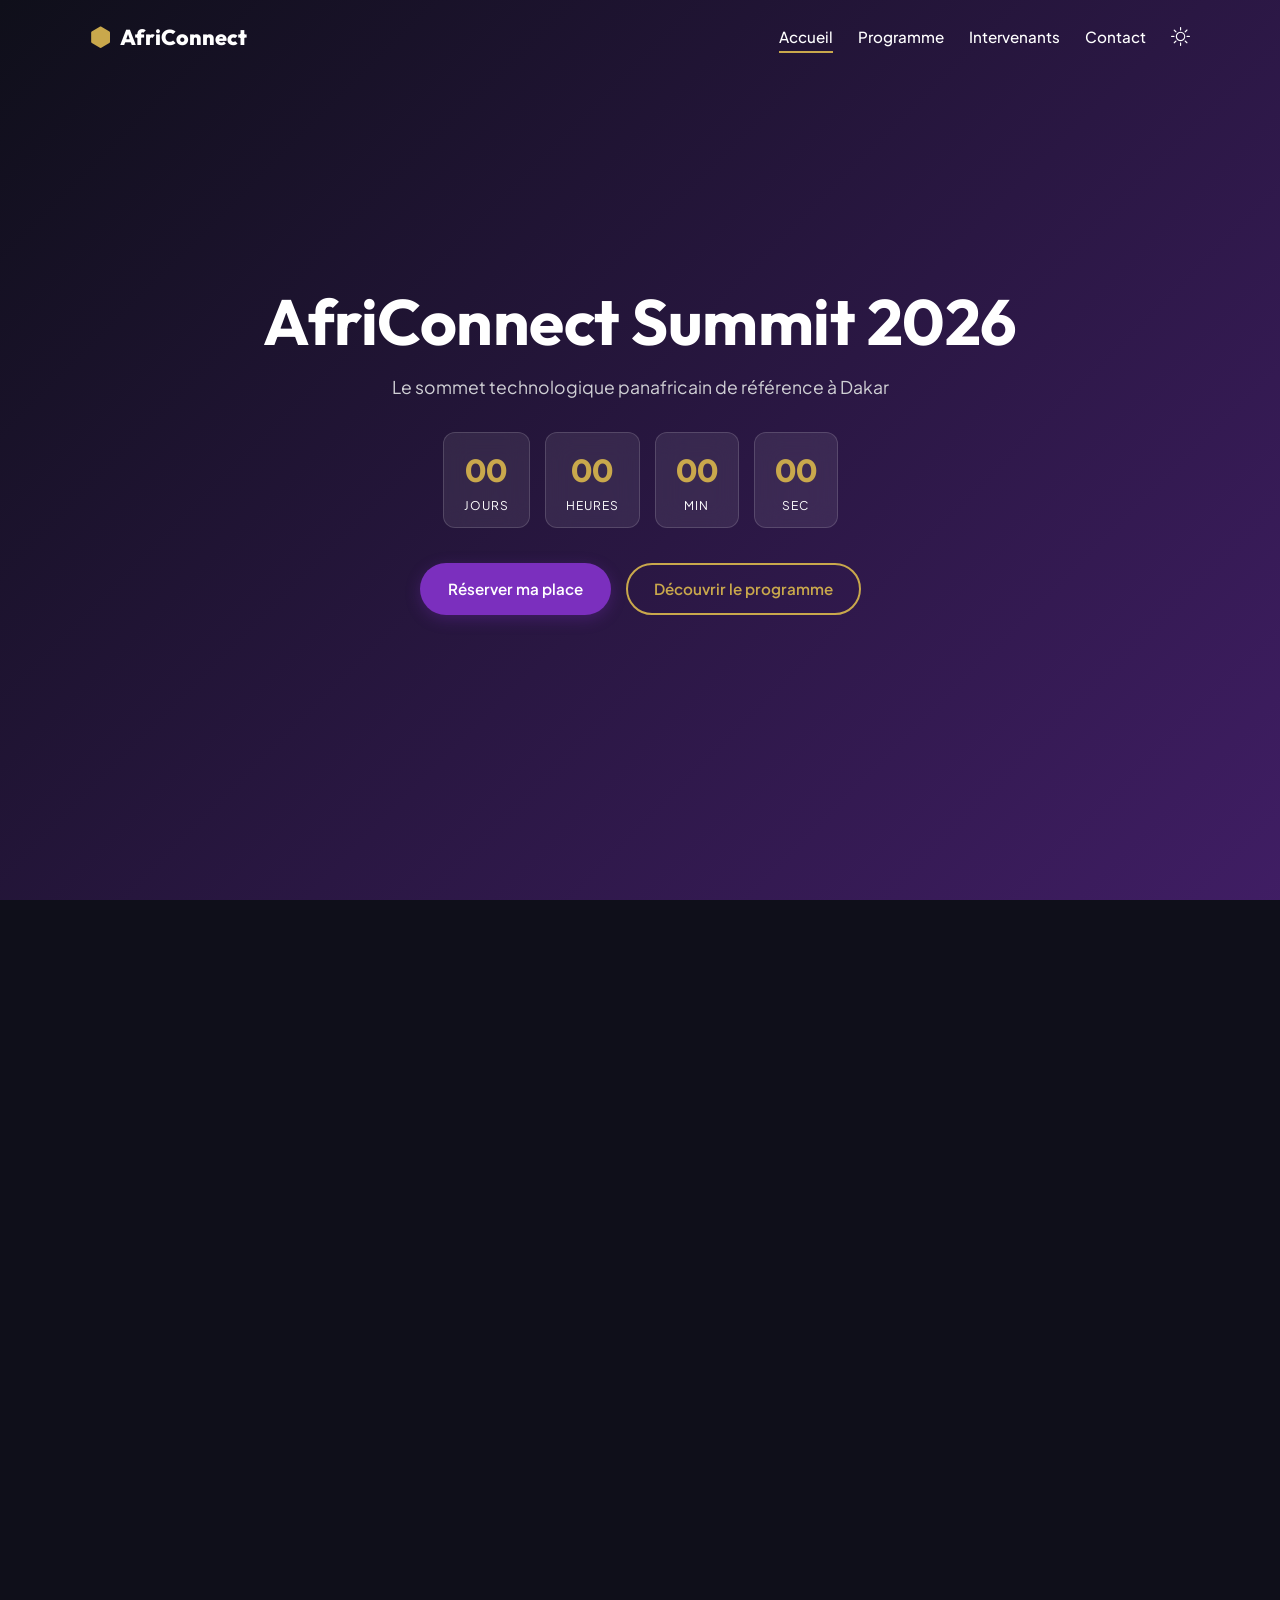
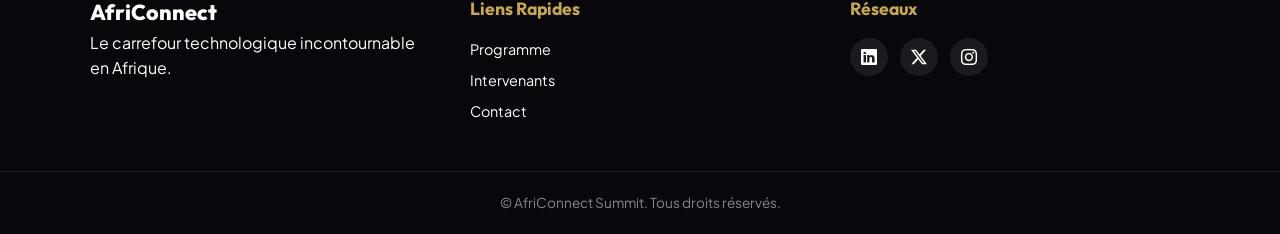
==== index.html @ 9580fc10 "integration de la page d'accueil" ====
<!DOCTYPE html>
<html lang="fr" data-theme="dark">
<head>
    <meta charset="UTF-8">
    <meta name="viewport" content="width=device-width, initial-scale=1.0">
    <title>AfriConnect Summit 2026 | Accueil</title>
    <link href="https://fonts.googleapis.com/css2?family=Outfit:wght@500;700;800&family=Plus+Jakarta+Sans:wght@400;500;600&display=swap" rel="stylesheet">
    <link rel="stylesheet" href="https://cdn.jsdelivr.net/npm/bootstrap-icons@1.11.1/font/bootstrap-icons.css">
    <link rel="stylesheet" href="css/style.css">
</head>
<body>

    <header class="header-main" id="main-header">
        <div class="nav-inner">
            <a href="index.html" class="brand-logo"><span class="brand-icon"><i class="bi bi-hexagon-fill"></i></span> AfriConnect</a>
            <button class="btn-burger" aria-label="Menu" id="burger-toggle"><i class="bi bi-list"></i></button>
            <nav class="menu-liens" id="nav-menu">
                <a href="index.html" class="active-link">Accueil</a>
                <a href="programme.html">Programme</a>
                <a href="intervenants.html">Intervenants</a>
                <a href="contact.html">Contact</a>
                <button id="theme-toggler" class="btn-theme" aria-label="Thème"><i class="bi bi-brightness-high"></i></button>
            </nav>
        </div>
    </header>

    <main>
        <section class="banniere-accueil">
            <div class="filtre-video"></div>
            <video autoplay loop muted playsinline class="video-fond">
                <source src="https://assets.mixkit.co/videos/preview/mixkit-global-network-connection-animation-background-31804-large.mp4" type="video/mp4">
            </video>
            <div class="contenu-banniere">
                <h1 class="titre-principal">AfriConnect Summit 2026</h1>
                <p class="sous-titre">Le sommet technologique panafricain de référence à Dakar</p>
                <div class="compte-rebours" id="timer-box">
                    <div class="bloc-temps"><span id="days-count">00</span><p>Jours</p></div>
                    <div class="bloc-temps"><span id="hours-count">00</span><p>Heures</p></div>
                    <div class="bloc-temps"><span id="mins-count">00</span><p>Min</p></div>
                    <div class="bloc-temps"><span id="secs-count">00</span><p>Sec</p></div>
                </div>
                <div class="actions-banniere">
                    <a href="contact.html" class="btn-custom btn-purple">Réserver ma place</a>
                    <a href="programme.html" class="btn-custom btn-gold">Découvrir le programme</a>
                </div>
            </div>
        </section>

        <section class="section-stats anim-scroll">
            <div class="wrapper-site">
                <div class="grille-statistiques">
                    <div class="carte-stat"><i class="bi bi-people icone-stat"></i><h3 class="chiffre-stat" data-limit="1200">0</h3><p>Participants</p></div>
                    <div class="carte-stat"><i class="bi bi-mic icone-stat"></i><h3 class="chiffre-stat" data-limit="48">0</h3><p>Intervenants</p></div>
                    <div class="carte-stat"><i class="bi bi-calendar3 icone-stat"></i><h3 class="chiffre-stat" data-limit="3">0</h3><p>Jours</p></div>
                    <div class="carte-stat"><i class="bi bi-globe-americas icone-stat"></i><h3 class="chiffre-stat" data-limit="12">0</h3><p>Pays représentés</p></div>
                </div>
            </div>
        </section>

        <section class="section-pourquoi anim-scroll">
            <div class="wrapper-site">
                <h2 class="titre-section">Pourquoi participer ?</h2>
                <div class="flex-raisons">
                    <article class="carte-raison"><i class="bi bi-lightning-charge icone-raison"></i><h3>Innovation Tech</h3><p>Accédez aux conférences de pointe sur l'intelligence artificielle, le cloud et la cybersécurité.</p></article>
                    <article class="carte-raison"><i class="bi bi-diagram-3 icone-raison"></i><h3>Networking VIP</h3><p>Échangez directement avec des entrepreneurs visionnaires et des investisseurs internationaux.</p></article>
                    <article class="carte-raison"><i class="bi bi-rocket-takeoff icone-raison"></i><h3>Carrière & Talents</h3><p>Exposez vos compétences aux entreprises technologiques à la recherche de profils d'élite.</p></article>
                </div>
            </div>
        </section>

        <section class="section-intervenants anim-scroll">
            <div class="wrapper-site">
                <div class="entete-flex">
                    <h2 class="titre-section">Intervenants Vedettes</h2>
                    <a href="intervenants.html" class="btn-custom btn-simple-line">Voir tout <i class="bi bi-arrow-right"></i></a>
                </div>
                <div class="grille-intervenants">
                    <article class="carte-intervenant"><div class="cadre-photo-intervenant"><img src="https://images.unsplash.com/photo-1531384441138-2736e62e0919?auto=format&fit=crop&w=500&q=80" alt="Mouhamed CSK" class="photo-intervenant"></div><div class="info-intervenant"><h3>Mouhamed CSK</h3><p class="role-intervenant">Lead Data Scientist</p><p class="pays-intervenant"><i class="bi bi-geo-alt"></i> Sénégal</p></div></article>
                    <article class="carte-intervenant"><div class="cadre-photo-intervenant"><img src="https://images.unsplash.com/photo-1506277886164-e25aa3f4ef7f?auto=format&fit=crop&w=500&q=80" alt="Pape Thiaw" class="photo-intervenant"></div><div class="info-intervenant"><h3>Pape Thiaw</h3><p class="role-intervenant">Architecte Cloud</p><p class="pays-intervenant"><i class="bi bi-geo-alt"></i> Ghana</p></div></article>
                    <article class="carte-intervenant"><div class="cadre-photo-intervenant"><img src="https://images.unsplash.com/photo-1573497019940-1c28c88b4f3e?auto=format&fit=crop&w=500&q=80" alt="Khady Diip" class="photo-intervenant"></div><div class="info-intervenant"><h3>Khady Diop</h3><p class="role-intervenant">Experte Cybersécurité</p><p class="pays-intervenant"><i class="bi bi-geo-alt"></i> Nigéria</p></div></article>
                    <article class="carte-intervenant"><div class="cadre-photo-intervenant"><img src="https://images.unsplash.com/photo-1519085360753-af0119f7cbe7?auto=format&fit=crop&w=500&q=80" alt="Amadou Bah" class="photo-intervenant"></div><div class="info-intervenant"><h3>Carlo Ancelloti</h3><p class="role-intervenant">Fondateur TechHub</p><p class="pays-intervenant"><i class="bi bi-geo-alt"></i> Côte d'Ivoire</p></div></article>
                </div>
            </div>
        </section>

        <section class="section-partenaires anim-scroll">
            <div class="wrapper-site">
                <h2 class="titre-section">Nos Partenaires</h2>
                <div class="groupe-sponsors or-tier"><div class="boite-sponsor">Gold Sponsor</div></div>
                <div class="groupe-sponsors argent-tier"><div class="boite-sponsor">Silver Partner 1</div><div class="boite-sponsor">Silver Partner 2</div></div>
                <div class="groupe-sponsors bronze-tier"><div class="boite-sponsor">Bronze 1</div><div class="boite-sponsor">Bronze 2</div><div class="boite-sponsor">Bronze 3</div></div>
            </div>
        </section>
    </main>

    <footer class="footer-global">
        <div class="wrapper-site footer-flex">
            <div class="colonne-footer"><a href="index.html" class="brand-logo">AfriConnect</a><p>Le carrefour technologique incontournable en Afrique.</p></div>
            <div class="colonne-footer"><h4>Liens Rapides</h4><ul><li><a href="programme.html">Programme</a></li><li><a href="intervenants.html">Intervenants</a></li><li><a href="contact.html">Contact</a></li></ul></div>
            <div class="colonne-footer"><h4>Réseaux</h4><div class="reseaux-sociaux"><a href="#" aria-label="LinkedIn"><i class="bi bi-linkedin"></i></a><a href="#" aria-label="Twitter"><i class="bi bi-twitter-x"></i></a><a href="#" aria-label="Instagram"><i class="bi bi-instagram"></i></a></div></div>
        </div>
        <div class="footer-bas"><p>&copy; <span id="annee-en-cours"></span> AfriConnect Summit. Tous droits réservés.</p></div>
    </footer>

    <button id="scroll-top-btn" class="btn-retour-haut" aria-label="Haut"><i class="bi bi-arrow-up"></i></button>
    <script src="js/main.js"></script>
</body>
</html>
---- css/style.css ----
:root {
    --fond-principal: #0F0F1A;
    --fond-surface: #17172E;
    --texte-clair: #FFFFFF;
    --texte-grise: #A0A0B0;
    --principal-color: #7B2FBE;
    --second-color: #C9A84C;
    --bordure-fin: rgba(255, 255, 255, 0.1);
    --ombre-douce: 0 4px 20px rgba(0, 0, 0, 0.3);
    --police-titre: 'Outfit', sans-serif;
    --police-texte: 'Plus Jakarta Sans', sans-serif;
    --arrondi-md: 12px;
    --arrondi-lg: 20px;
}

[data-theme="light"] {
    --fond-principal: #F4F5F7;
    --fond-surface: #FFFFFF;
    --texte-clair: #121212;
    --texte-grise: #555555;
    --principal-color: #e7e5e9;
    --second-color: #A68026;
    --bordure-fin: rgba(0, 0, 0, 0.1);
    --ombre-douce: 0 4px 20px rgba(0, 0, 0, 0.05);
}

* {
    margin: 0;
    padding: 0;
    box-sizing: border-box;
}

body {
    font-family: var(--police-texte);
    background-color: var(--fond-principal);
    color: var(--texte-clair);
    line-height: 1.6;
    overflow-x: hidden;
    transition: background-color 0.3s ease, color 0.3s ease;
}

h1, h2, h3, h4 {
    font-family: var(--police-titre);
    font-weight: 700;
}

a {
    text-decoration: none;
    color: inherit;
    transition: color 0.3s ease;
}

.wrapper-site {
    width: 100%;
    max-width: 1140px;
    margin: 0 auto;
    padding: 0 20px;
}

img {
    max-width: 100%;
    height: auto;
    display: block;
}

.header-main {
    position: fixed;
    top: 0;
    width: 100%;
    z-index: 1000;
    padding: 20px 0;
    transition: all 0.3s ease;
}

.header-main.fixed-scrolled {
    background-color: var(--fond-surface);
    padding: 12px 0;
    box-shadow: var(--ombre-douce);
    border-bottom: 1px solid var(--bordure-fin);
}

.nav-inner {
    max-width: 1140px;
    margin: 0 auto;
    padding: 0 20px;
    display: flex;
    justify-content: space-between;
    align-items: center;
}

.brand-logo {
    font-family: var(--police-titre);
    font-size: 1.35rem;
    font-weight: 800;
    display: flex;
    align-items: center;
    gap: 8px;
}

.brand-icon {
    color: var(--second-color);
}

.menu-liens {
    display: flex;
    align-items: center;
    gap: 25px;
}

.menu-liens a {
    font-weight: 500;
    font-size: 0.95rem;
    position: relative;
}

.menu-liens a::after {
    content: '';
    position: absolute;
    bottom: -4px;
    left: 0;
    width: 0;
    height: 2px;
    background-color: var(--second-color);
    transition: width 0.3s ease;
}

.menu-liens a:hover::after, .menu-liens a.active-link::after {
    width: 100%;
}

.btn-theme, .btn-burger {
    background: none;
    border: none;
    color: var(--texte-clair);
    font-size: 1.2rem;
    cursor: pointer;
}

.btn-burger { display: none; }

.banniere-accueil {
    position: relative;
    height: 100vh;
    min-height: 650px;
    display: flex;
    align-items: center;
    justify-content: center;
    text-align: center;
    overflow: hidden;
}

.video-fond {
    position: absolute;
    top: 50%;
    left: 50%;
    min-width: 100%;
    min-height: 100%;
    transform: translate(-50%, -50%);
    z-index: 1;
    object-fit: cover;
}

.filtre-video {
    position: absolute;
    inset: 0;
    background: linear-gradient(135deg, rgba(15, 15, 26, 0.92) 0%, rgba(123, 47, 190, 0.45) 100%);
    z-index: 2;
}

.contenu-banniere {
    position: relative;
    z-index: 3;
    max-width: 800px;
    padding: 0 20px;
}

.titre-principal {
    font-size: clamp(2.5rem, 5vw, 4.5rem);
    line-height: 1.15;
    margin-bottom: 15px;
    color: #FFFFFF;
    letter-spacing: -0.5px;
}

.sous-titre {
    font-size: 1.1rem;
    margin-bottom: 30px;
    color: #D0D0D5;
}

.compte-rebours {
    display: flex;
    justify-content: center;
    gap: 15px;
    margin-bottom: 35px;
}

.bloc-temps {
    background: rgba(255, 255, 255, 0.08);
    backdrop-filter: blur(12px);
    border: 1px solid rgba(255, 255, 255, 0.15);
    padding: 12px 20px;
    border-radius: var(--arrondi-md);
    color: #FFFFFF;
    min-width: 80px;
}

.bloc-temps span {
    display: block;
    font-size: 2rem;
    font-weight: 700;
    font-family: var(--police-titre);
    color: var(--second-color);
}

.bloc-temps p {
    font-size: 0.75rem;
    text-transform: uppercase;
    letter-spacing: 1px;
}

.actions-banniere {
    display: flex;
    gap: 15px;
    justify-content: center;
}

.btn-custom {
    display: inline-flex;
    align-items: center;
    justify-content: center;
    gap: 10px;
    padding: 12px 26px;
    border-radius: 50px;
    font-weight: 600;
    font-size: 0.95rem;
    cursor: pointer;
    transition: all 0.3s ease;
    border: 2px solid transparent;
}

.btn-purple {
    background-color: var(--principal-color);
    color: #FFFFFF;
    box-shadow: 0 4px 15px rgba(123, 47, 190, 0.3);
}

.btn-purple:hover {
    transform: translateY(-2px);
    box-shadow: 0 6px 20px rgba(123, 47, 190, 0.5);
}

.btn-gold {
    background-color: transparent;
    color: var(--second-color);
    border-color: var(--second-color);
}

.btn-gold:hover {
    background-color: var(--second-color);
    color: #0F0F1A;
    transform: translateY(-2px);
}

.btn-simple-line {
    background-color: transparent;
    border-color: var(--bordure-fin);
    color: var(--texte-clair);
}

.btn-simple-line:hover {
    border-color: var(--principal-color);
    color: var(--principal-color);
}

.banniere-page {
    padding: 140px 0 60px;
    background: linear-gradient(180deg, var(--fond-surface) 0%, var(--fond-principal) 100%);
    text-align: center;
    border-bottom: 1px solid var(--bordure-fin);
}

.banniere-page h1 {
    font-size: 3rem;
    margin-bottom: 15px;
}

.fil-ariane {
    color: var(--texte-grise);
    font-size: 0.9rem;
}

.fil-ariane a {
    color: var(--second-color);
}

section {
    padding: 80px 0;
}

.titre-section {
    font-size: 2.2rem;
    margin-bottom: 40px;
    text-align: center;
}

.anim-scroll {
    opacity: 0;
    transform: translateY(25px);
    transition: all 0.7s ease-out;
}

.anim-scroll.visible {
    opacity: 1;
    transform: translateY(0);
}

.grille-statistiques {
    display: grid;
    grid-template-columns: repeat(4, 1fr);
    gap: 25px;
}

.carte-stat {
    background-color: var(--fond-surface);
    padding: 35px 20px;
    border-radius: var(--arrondi-lg);
    text-align: center;
    border: 1px solid var(--bordure-fin);
    box-shadow: var(--ombre-douce);
}

.icone-stat {
    font-size: 2.2rem;
    color: var(--principal-color);
    margin-bottom: 12px;
    display: inline-block;
}

.chiffre-stat {
    font-size: 2.6rem;
    color: var(--second-color);
    margin-bottom: 8px;
    font-family: var(--police-titre);
}

.flex-raisons {
    display: flex;
    gap: 25px;
}

.carte-raison {
    flex: 1;
    background-color: var(--fond-surface);
    padding: 35px 25px;
    border-radius: var(--arrondi-lg);
    border: 1px solid var(--bordure-fin);
}

.icone-raison {
    font-size: 1.8rem;
    color: var(--second-color);
    margin-bottom: 15px;
    display: inline-block;
    background: rgba(201, 168, 76, 0.1);
    padding: 12px;
    border-radius: 50%;
}

.carte-raison h3 {
    margin-bottom: 12px;
    font-size: 1.3rem;
}

.carte-raison p {
    color: var(--texte-grise);
    font-size: 0.95rem;
}

.entete-flex {
    display: flex;
    justify-content: space-between;
    align-items: center;
    margin-bottom: 40px;
}

.entete-flex .titre-section { margin-bottom: 0; }

.grille-intervenants {
    display: grid;
    grid-template-columns: repeat(4, 1fr);
    gap: 25px;
}

.carte-intervenant {
    background-color: var(--fond-surface);
    border-radius: var(--arrondi-lg);
    overflow: hidden;
    border: 1px solid var(--bordure-fin);
    transition: all 0.3s ease;
}

.carte-intervenant:hover {
    transform: translateY(-8px);
    box-shadow: var(--ombre-douce);
    border-color: var(--principal-color);
}

.cadre-photo-intervenant {
    width: 100%;
    aspect-ratio: 1 / 1;
    overflow: hidden;
}

.photo-intervenant {
    width: 100%;
    height: 100%;
    object-fit: cover;
    transition: transform 0.5s ease;
}

.carte-intervenant:hover .photo-intervenant {
    transform: scale(1.05);
}

.info-intervenant {
    padding: 20px;
}

.info-intervenant h3 {
    font-size: 1.15rem;
}

.role-intervenant {
    color: var(--principal-color);
    font-weight: 500;
    font-size: 0.9rem;
    margin: 4px 0 10px;
}

.pays-intervenant {
    color: var(--texte-grise);
    font-size: 0.85rem;
}

.section-partenaires { background-color: var(--fond-surface); }

.groupe-sponsors {
    display: flex;
    justify-content: center;
    gap: 25px;
    margin-bottom: 30px;
    flex-wrap: wrap;
}

.boite-sponsor {
    background-color: var(--fond-principal);
    border: 1px solid var(--bordure-fin);
    border-radius: var(--arrondi-md);
    display: flex;
    align-items: center;
    justify-content: center;
    color: var(--texte-grise);
    font-weight: 700;
    font-family: var(--police-titre);
    transition: all 0.3s ease;
}

.or-tier .boite-sponsor { width: 260px; height: 120px; font-size: 1.3rem; }
.argent-tier .boite-sponsor { width: 220px; height: 100px; font-size: 1.1rem; }
.bronze-tier .boite-sponsor { width: 180px; height: 85px; font-size: 0.95rem; }

.navigation-onglets {
    display: flex;
    justify-content: center;
    gap: 15px;
    margin-bottom: 40px;
}

.btn-onglet {
    background-color: var(--fond-surface);
    border: 1px solid var(--bordure-fin);
    color: var(--texte-clair);
    padding: 12px 30px;
    border-radius: 50px;
    font-family: var(--police-titre);
    font-weight: 600;
    cursor: pointer;
    transition: all 0.3s ease;
}

.btn-onglet.active-tab, .btn-onglet:hover {
    background-color: var(--principal-color);
    color: #FFFFFF;
    border-color: var(--principal-color);
}

.contenu-onglet {
    display: none;
}

.contenu-onglet.active-tab {
    display: block;
}

.wrapper-tableau {
    background-color: var(--fond-surface);
    border-radius: var(--arrondi-lg);
    border: 1px solid var(--bordure-fin);
    overflow: hidden;
    margin-bottom: 60px;
    box-shadow: var(--ombre-douce);
}

.tableau-planning {
    width: 100%;
    border-collapse: collapse;
    text-align: left;
}

.tableau-planning th, .tableau-planning td {
    padding: 18px 24px;
    border-bottom: 1px solid var(--bordure-fin);
}

.tableau-planning th {
    background-color: rgba(123, 47, 190, 0.1);
    font-family: var(--police-titre);
    font-size: 1rem;
}

.tableau-planning tr:last-child td {
    border-bottom: none;
}

.tableau-planning tr:nth-child(even) {
    background-color: rgba(255, 255, 255, 0.02);
}

.grille-themes {
    display: grid;
    grid-template-columns: repeat(2, 1fr);
    gap: 25px;
}

.carte-theme {
    background-color: var(--fond-surface);
    padding: 30px;
    border-radius: var(--arrondi-lg);
    border: 1px solid var(--bordure-fin);
    display: flex;
    gap: 20px;
    align-items: flex-start;
}

.icone-theme {
    font-size: 2.2rem;
    color: var(--second-color);
    background: rgba(201, 168, 76, 0.1);
    padding: 15px;
    border-radius: var(--arrondi-md);
}

.groupe-filtres {
    display: flex;
    justify-content: center;
    gap: 12px;
    margin-bottom: 40px;
    flex-wrap: wrap;
}

.btn-filtre {
    background-color: var(--fond-surface);
    border: 1px solid var(--bordure-fin);
    color: var(--texte-clair);
    padding: 10px 20px;
    border-radius: 50px;
    font-size: 0.9rem;
    cursor: pointer;
    transition: all 0.3s ease;
}

.btn-filtre.active-filter, .btn-filtre:hover {
    background-color: var(--second-color);
    color: #0F0F1A;
    border-color: var(--second-color);
    font-weight: 600;
}

.layout-contact {
    display: flex;
    gap: 40px;
    align-items: flex-start;
}

.boite-formulaire {
    flex: 1.3;
    background-color: var(--fond-surface);
    padding: 40px;
    border-radius: var(--arrondi-lg);
    border: 1px solid var(--bordure-fin);
    box-shadow: var(--ombre-douce);
}

.boite-infos-contact {
    flex: 0.9;
    background-color: var(--fond-surface);
    padding: 40px;
    border-radius: var(--arrondi-lg);
    border: 1px solid var(--bordure-fin);
}

.champ-groupe {
    margin-bottom: 20px;
}

.champ-groupe label {
    display: block;
    margin-bottom: 8px;
    font-weight: 500;
    font-size: 0.9rem;
}

.input-saisi {
    width: 100%;
    padding: 12px 16px;
    background-color: var(--fond-principal);
    border: 1px solid var(--bordure-fin);
    border-radius: var(--arrondi-md);
    color: var(--texte-clair);
    font-family: var(--police-texte);
    font-size: 0.95rem;
    outline: none;
    transition: border-color 0.3s ease;
}

.input-saisi:focus {
    border-color: var(--principal-color);
}

.input-saisi.is-err {
    border-color: #E74C3C;
}

.input-saisi.is-ok {
    border-color: #2ECC71;
}

.msg-erreur {
    color: #E74C3C;
    font-size: 0.8rem;
    margin-top: 5px;
    display: none;
}

.alerte-succes {
    background-color: rgba(46, 204, 113, 0.15);
    border: 1px solid #2ECC71;
    color: #2ECC71;
    padding: 15px;
    border-radius: var(--arrondi-md);
    margin-bottom: 20px;
    display: none;
    text-align: center;
    font-weight: 600;
}

.section-faq { margin-top: 60px; }

.conteneur-accordeon {
    display: flex;
    flex-direction: column;
    gap: 15px;
}

.item-accordeon {
    background-color: var(--fond-surface);
    border: 1px solid var(--bordure-fin);
    border-radius: var(--arrondi-md);
    overflow: hidden;
}

.input-cache-accordeon {
    display: none;
}

.entete-accordeon {
    padding: 20px;
    font-family: var(--police-titre);
    font-weight: 600;
    cursor: pointer;
    display: flex;
    justify-content: space-between;
    align-items: center;
}

.corps-accordeon {
    max-height: 0;
    overflow: hidden;
    padding: 0 20px;
    color: var(--texte-grise);
    transition: all 0.3s ease;
    font-size: 0.95rem;
}

.input-cache-accordeon:checked ~ .corps-accordeon {
    max-height: 150px;
    padding: 0 20px 20px 20px;
}

.bloc-carte-map {
    margin-top: 60px;
    border-radius: var(--arrondi-lg);
    overflow: hidden;
    border: 1px solid var(--bordure-fin);
    height: 350px;
}

.bloc-carte-map iframe {
    width: 100%;
    height: 100%;
    border: none;
}

.footer-global {
    background-color: #08080C;
    color: #FFFFFF;
    padding: 70px 0 20px;
    border-top: 1px solid var(--bordure-fin);
}

.footer-flex {
    display: flex;
    justify-content: space-between;
    gap: 40px;
    margin-bottom: 40px;
}

.colonne-footer { flex: 1; }
.colonne-footer h4 { color: var(--second-color); margin-bottom: 15px; font-size: 1.1rem; }
.colonne-footer ul { list-style: none; }
.colonne-footer ul li { margin-bottom: 8px; font-size: 0.9rem; }
.colonne-footer ul a:hover { color: var(--principal-color); }

.reseaux-sociaux { display: flex; gap: 12px; }
.reseaux-sociaux a {
    width: 38px;
    height: 38px;
    background-color: rgba(255, 255, 255, 0.08);
    border-radius: 50%;
    display: flex;
    align-items: center;
    justify-content: center;
    transition: all 0.3s ease;
}
.reseaux-sociaux a:hover { background-color: var(--principal-color); transform: translateY(-2px); }

.footer-bas {
    text-align: center;
    padding-top: 20px;
    border-top: 1px solid rgba(255, 255, 255, 0.08);
    color: #888895;
    font-size: 0.85rem;
}

.btn-retour-haut {
    position: fixed;
    bottom: 25px;
    right: 25px;
    width: 45px;
    height: 45px;
    background-color: var(--principal-color);
    color: white;
    border: none;
    border-radius: 50%;
    font-size: 1.2rem;
    cursor: pointer;
    opacity: 0;
    visibility: hidden;
    transition: all 0.3s ease;
    z-index: 999;
    box-shadow: var(--ombre-douce);
}

.btn-retour-haut.show-top { opacity: 1; visibility: visible; }
.btn-retour-haut:hover { background-color: var(--second-color); transform: translateY(-3px); }

@media (max-width: 1100px) {
    .grille-statistiques, .grille-intervenants { grid-template-columns: repeat(2, 1fr); }
}

@media (max-width: 768px) {
    .btn-burger { display: block; }
    .menu-liens {
        position: fixed;
        top: 65px;
        left: -100%;
        width: 100%;
        height: calc(100vh - 65px);
        background-color: var(--fond-surface);
        flex-direction: column;
        justify-content: center;
        transition: left 0.3s ease;
    }
    .menu-liens.show-menu { left: 0; }
    .grille-statistiques, .grille-intervenants, .flex-raisons, .grille-themes, .layout-contact, .footer-flex {
        grid-template-columns: 1fr;
        flex-direction: column;
    }
    .compte-rebours { flex-wrap: wrap; }
}
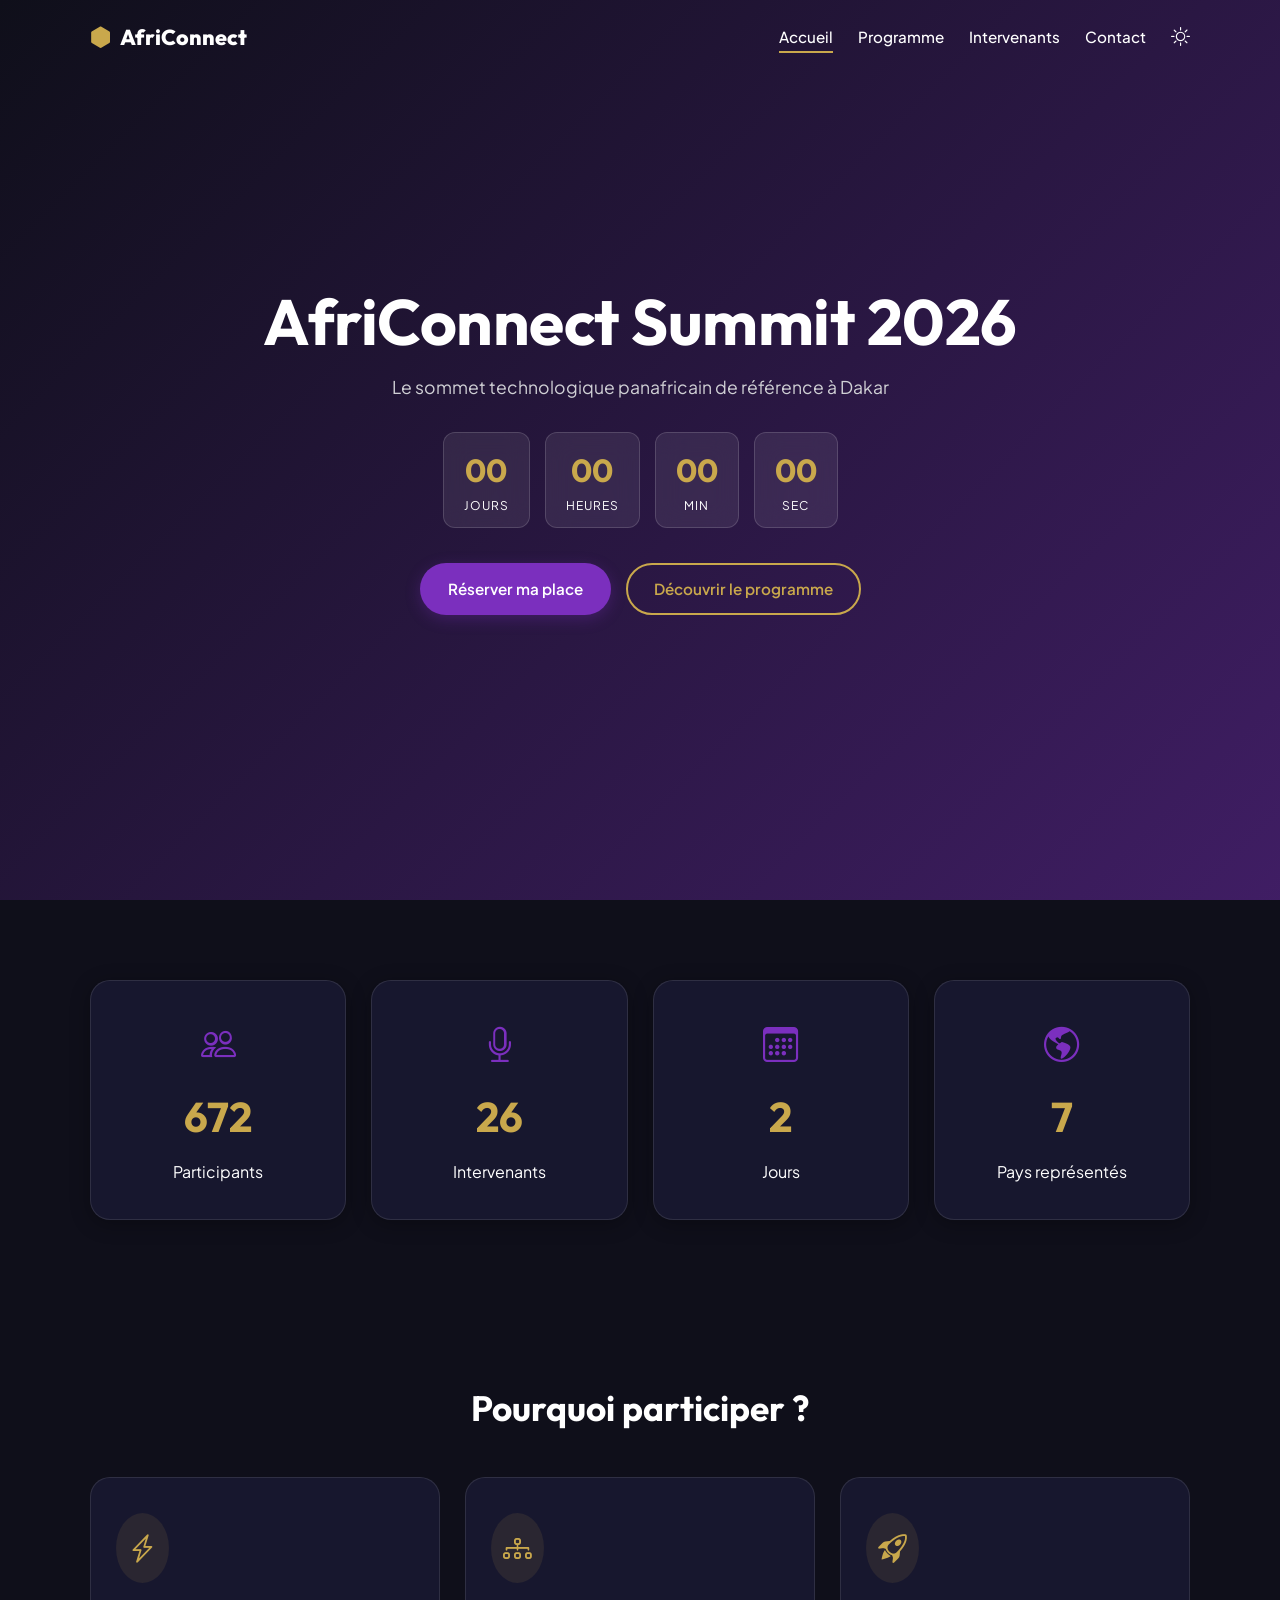
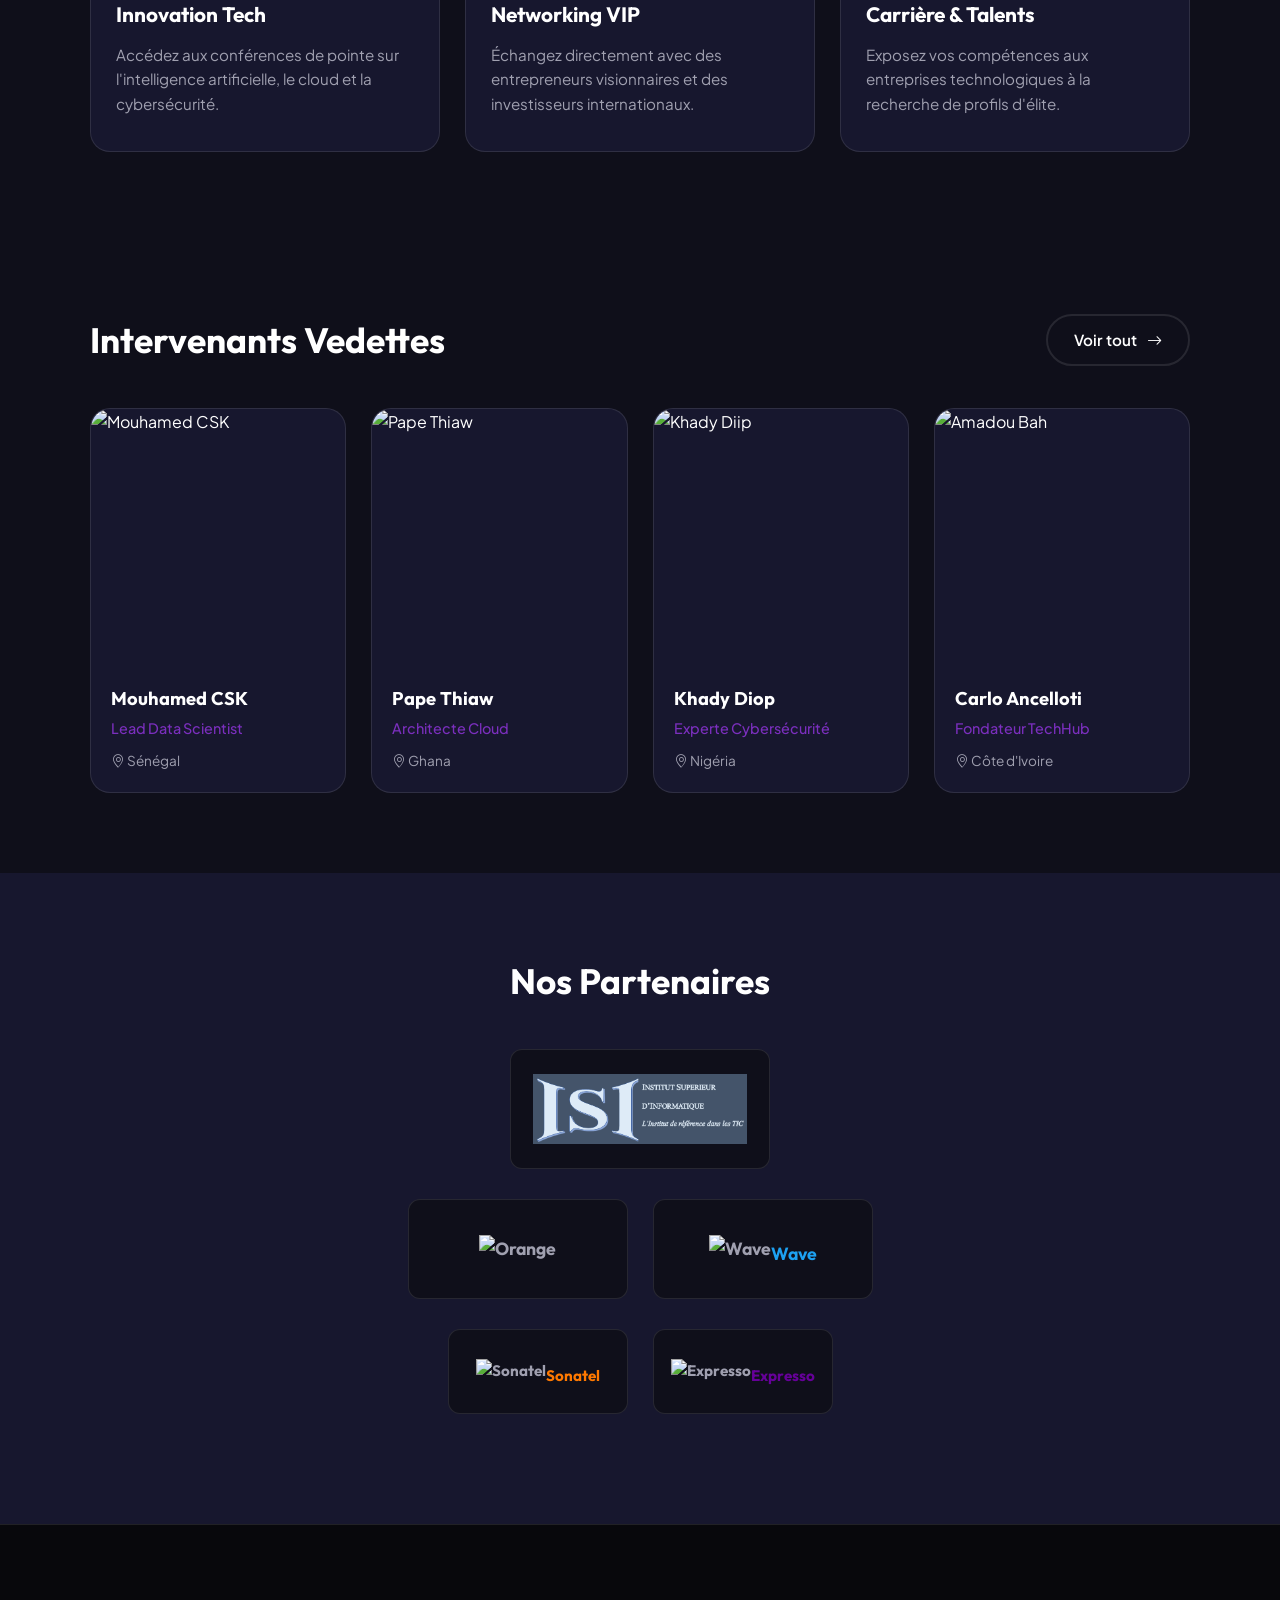
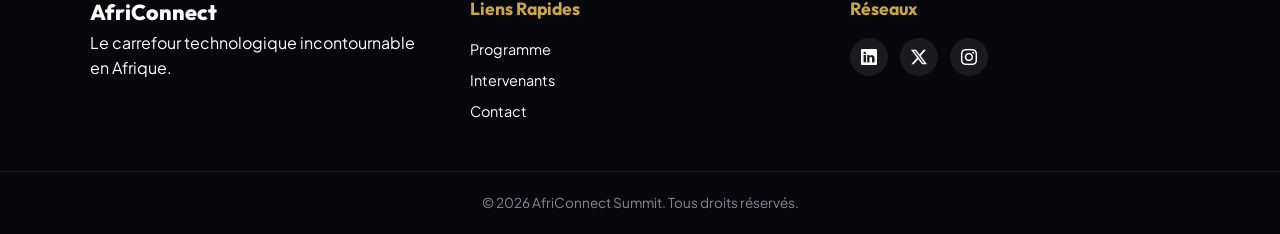
==== commit 58d7f6bb: "finalisation du projet, deploiement github pages" ====
--- a/index.html
+++ b/index.html
@@ -84,12 +84,41 @@
         </section>
 
         <section class="section-partenaires anim-scroll">
-            <div class="wrapper-site">
-                <h2 class="titre-section">Nos Partenaires</h2>
-                <div class="groupe-sponsors or-tier"><div class="boite-sponsor">Gold Sponsor</div></div>
-                <div class="groupe-sponsors argent-tier"><div class="boite-sponsor">Silver Partner 1</div><div class="boite-sponsor">Silver Partner 2</div></div>
-                <div class="groupe-sponsors bronze-tier"><div class="boite-sponsor">Bronze 1</div><div class="boite-sponsor">Bronze 2</div><div class="boite-sponsor">Bronze 3</div></div>
-            </div>
+<div class="wrapper-site">
+    <h2 class="titre-section">Nos Partenaires</h2>
+    
+    <!-- Sponsor Gold : Groupe ISI -->
+    <div class="groupe-sponsors or-tier">
+        <div class="boite-sponsor" style="text-align: center;">
+            <img src="images/logo.png" alt="Groupe ISI" style="max-height: 70px; object-fit: contain;">
+            <p style="font-family: var(--police-titre); font-weight: bold; margin-top: 10px;"></p>
+        </div>
+    </div>
+    
+    <!-- Sponsors Silver : Orange & Wave -->
+    <div class="groupe-sponsors argent-tier">
+        <div class="boite-sponsor" style="display: flex; justify-content: center; align-items: center;">
+            <img src="https://upload.wikimedia.org/wikipedia/commons/c/c8/Orange_logo.svg" alt="Orange" style="max-height: 60px; object-fit: contain;">
+        </div>
+        <div class="boite-sponsor" style="text-align: center;">
+            <img src="https://www.google.com/s2/favicons?domain=wave.com&sz=128" alt="Wave" style="max-height: 50px; object-fit: contain;">
+            <p style="font-family: var(--police-titre); font-weight: bold; margin-top: 10px; color: #1DA1F2;">Wave</p>
+        </div>
+    </div>
+    
+    <!-- Partenaires Bronze : Sonatel, Free, Expresso -->
+    <div class="groupe-sponsors bronze-tier">
+        <div class="boite-sponsor" style="text-align: center;">
+            <img src="https://www.google.com/s2/favicons?domain=sonatel.sn&sz=128" alt="Sonatel" style="max-height: 45px; object-fit: contain;">
+            <p style="font-family: var(--police-titre); font-weight: bold; margin-top: 10px; color: #FF7900;">Sonatel</p>
+        </div>
+
+        <div class="boite-sponsor" style="text-align: center;">
+            <img src="https://www.google.com/s2/favicons?domain=expressotelecom.sn&sz=128" alt="Expresso" style="max-height: 45px; object-fit: contain;">
+            <p style="font-family: var(--police-titre); font-weight: bold; margin-top: 10px; color: #660099;">Expresso</p>
+        </div>
+    </div>
+</div>
         </section>
     </main>
 
--- a/css/style.css
+++ b/css/style.css
@@ -18,7 +18,7 @@
     --fond-surface: #FFFFFF;
     --texte-clair: #121212;
     --texte-grise: #555555;
-    --principal-color: #e7e5e9;
+    --principal-color: #591C8F;
     --second-color: #A68026;
     --bordure-fin: rgba(0, 0, 0, 0.1);
     --ombre-douce: 0 4px 20px rgba(0, 0, 0, 0.05);
